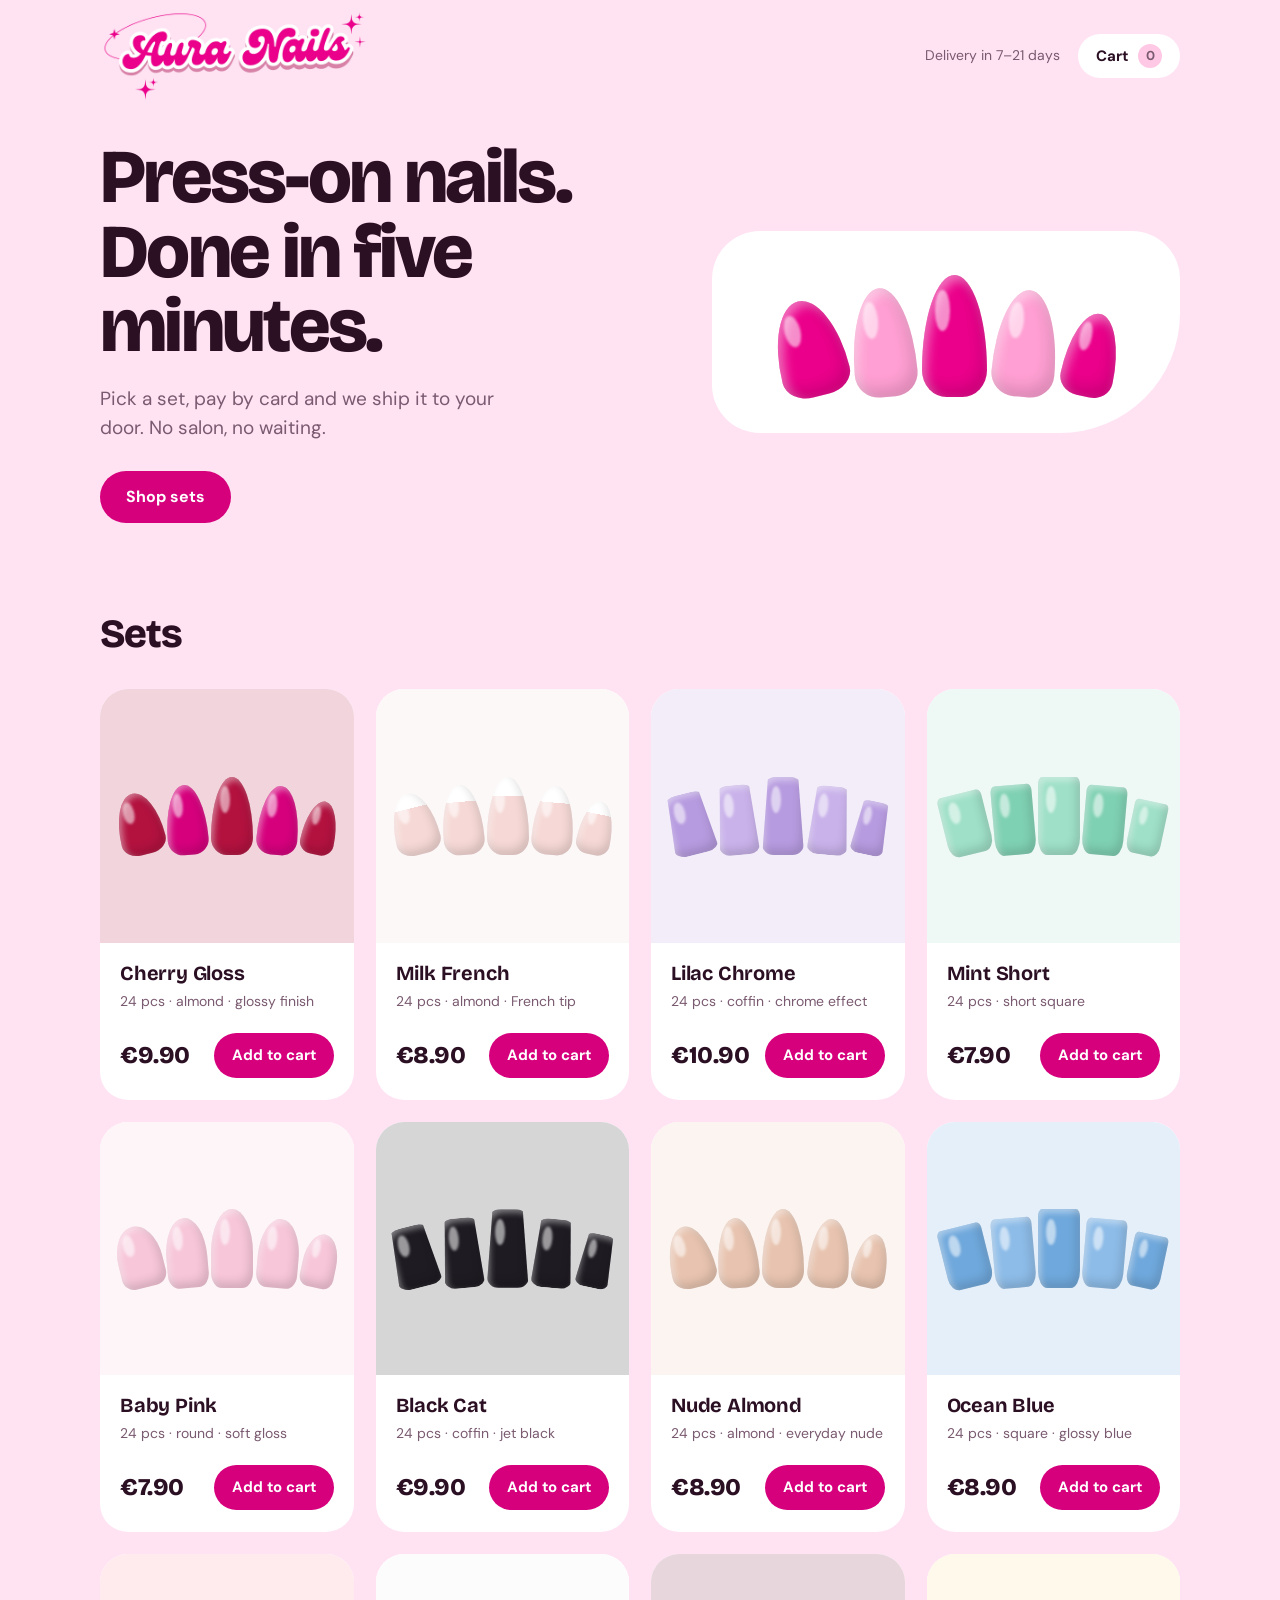
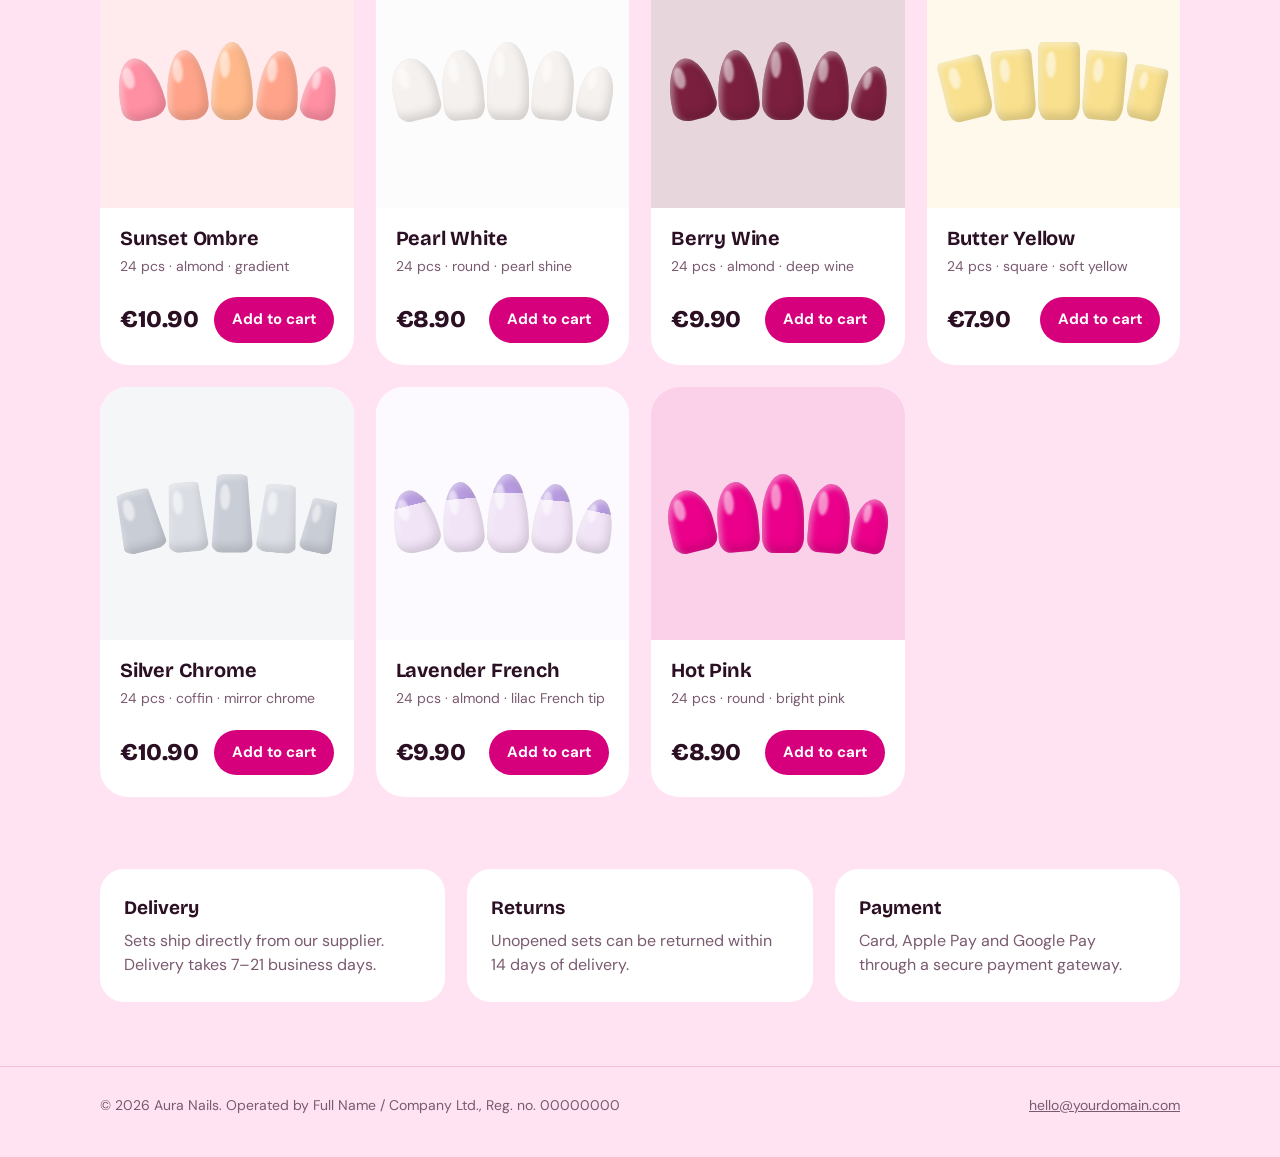
==== index.html @ 913e93a7 "Add files via upload" ====
<!DOCTYPE html>
<html lang="en">
<head>
<meta charset="utf-8">
<meta name="viewport" content="width=device-width, initial-scale=1">
<title>Aura Nails – press-on nails</title>
<meta name="description" content="Press-on nails you apply in five minutes. Pick a set, pay by card, we ship it to you.">
<link rel="preconnect" href="https://fonts.googleapis.com">
<link rel="preconnect" href="https://fonts.gstatic.com" crossorigin>
<link href="https://fonts.googleapis.com/css2?family=Bricolage+Grotesque:opsz,wght@12..96,500;12..96,700;12..96,800&family=DM+Sans:wght@400;500;700&display=swap" rel="stylesheet">
<link rel="stylesheet" href="style.css">
</head>
<body>

<div class="banner" id="banner" hidden>Thank you! Your order is confirmed. A receipt is on its way to your inbox.</div>

<header>
  <div class="wrap">
    <a class="logo" href="index.html"><img src="logo.png" alt="Aura Nails" width="1200" height="428"></a>
    <div class="head-right">
      <div class="ship-note" id="shipNote"></div>
      <button class="cart-btn" id="openCart" aria-haspopup="dialog">Cart <span class="count" id="cartCount" data-zero="true">0</span></button>
    </div>
  </div>
</header>

<main>
  <section class="hero">
    <div class="wrap">
      <div>
        <h1 class="big">Press-on nails. Done in five minutes.</h1>
        <p id="heroSub"></p>
        <a class="btn" href="#sets">Shop sets</a>
      </div>
      <div class="plate" aria-hidden="true">
        <div class="nails shape-almond" id="heroNails"></div>
      </div>
    </div>
  </section>

  <section class="shop" id="sets">
    <div class="wrap">
      <h2>Sets</h2>
      <div class="grid" id="grid"></div>
    </div>
  </section>

  <section class="info">
    <div class="wrap">
      <div class="cols" id="infoCols"></div>
    </div>
  </section>
</main>

<footer>
  <div class="wrap">
    <span id="legal"></span>
    <a id="mail" href="#"></a>
  </div>
</footer>

<script src="products.js"></script>
<script src="app.js"></script>
<script>
(function(){
  const { $, esc, safeUrl, eur, imgsOf, productUrl, nailsHTML, tintOf, thumbHTML, bindFallbacks, addToCart, openCart, isAdmin } = Aura;

  $("#heroSub").textContent = SHOP.heroSub;
  $("#heroNails").innerHTML = nailsHTML(["#EB008B","#FF9FD3","#EB008B","#FF9FD3","#EB008B"]);
  $("#infoCols").innerHTML = SHOP.info.map(i => `<div class="box"><h3>${esc(i.t)}</h3><p>${esc(i.d)}</p></div>`).join("");

  const grid = $("#grid");
  if (!PRODUCTS.length) {
    grid.innerHTML = `<div class="empty">No sets yet. Check back soon.</div>`;
    return;
  }
  grid.innerHTML = PRODUCTS.map(p => {
    const url = productUrl(p);
    const shein = safeUrl(p.shein);
    const n = imgsOf(p).length;
    const more = n > 1 ? `<span class="more">${n} photos</span>` : "";
    const adminLink = (isAdmin && shein) ? `<a class="admin" href="${esc(shein)}" target="_blank" rel="noopener">Order from supplier</a>` : "";
    return `<article class="card">
      <a class="vis" href="${esc(url)}" target="_blank" rel="noopener" style="--tint:${tintOf(p)}" aria-label="View ${esc(p.name)}">${thumbHTML(p)}${more}</a>
      <div class="body">
        <h3><a href="${esc(url)}" target="_blank" rel="noopener">${esc(p.name)}</a></h3>
        <div class="meta">${esc(p.desc)}</div>
        <div class="row"><span class="price">${eur(Number(p.price) || 0)}</span>
          <button class="btn" data-add="${esc(p.id)}" aria-label="Add ${esc(p.name)} to cart">Add to cart</button></div>
        ${adminLink}
      </div>
    </article>`;
  }).join("");
  bindFallbacks(grid);

  grid.addEventListener("click", e => {
    const b = e.target.closest("[data-add]");
    if (b) { addToCart(b.dataset.add); openCart(); }
  });
})();
</script>
</body>
</html>
---- style.css ----
:root{
  --bg:#FFE3F3; --surface:#FFFFFF; --ink:#2B0F23; --muted:#7A5A70;
  --accent:#D6007D; --accent-ink:#FFFFFF; --soft:#FFC8E4; --line:#F5BEDD;
  --display:"Bricolage Grotesque","Helvetica Neue",Arial,sans-serif;
  --body:"DM Sans","Helvetica Neue",Arial,sans-serif;
}
*{box-sizing:border-box;margin:0}
html{scroll-behavior:smooth}
body{background:var(--bg);color:var(--ink);font-family:var(--body);font-size:17px;line-height:1.55;-webkit-font-smoothing:antialiased}
body.locked{overflow:hidden}
a{color:inherit}
button{font:inherit;color:inherit}
:focus-visible{outline:3px solid var(--accent);outline-offset:3px;border-radius:6px}
.wrap{max-width:1120px;margin:0 auto;padding:0 20px}

/* banner */
.banner{background:var(--ink);color:#fff;text-align:center;padding:12px 20px;font-size:15px}

/* header */
header{padding:8px 0}
header .wrap{display:flex;justify-content:space-between;align-items:center;gap:16px}
.logo{display:block;line-height:0}
.logo img{display:block;width:clamp(170px,24vw,270px);height:auto}
.head-right{display:flex;align-items:center;gap:18px}
.ship-note{font-size:14px;color:var(--muted)}
.cart-btn{display:inline-flex;align-items:center;gap:10px;background:var(--surface);border:0;border-radius:999px;padding:10px 18px;font-weight:700;font-size:15px;cursor:pointer}
.cart-btn .count{background:var(--accent);color:#fff;border-radius:999px;min-width:24px;height:24px;display:inline-grid;place-items:center;font-size:13px;padding:0 6px}
.cart-btn .count[data-zero="true"]{background:var(--soft);color:var(--muted)}

/* buttons */
.btn{display:inline-block;background:var(--accent);color:var(--accent-ink);font-family:var(--body);font-weight:700;font-size:16px;text-decoration:none;padding:14px 26px;border-radius:999px;border:0;cursor:pointer;transition:transform .15s ease,background .15s;text-align:center}
.btn:hover{transform:translateY(-2px);background:#B80069}
.btn:disabled{background:var(--soft);color:var(--muted);cursor:wait;transform:none}

/* hero */
.hero{padding:28px 0 56px}
.hero .wrap{display:grid;grid-template-columns:1.1fr .9fr;gap:40px;align-items:center}
h1.big{font-family:var(--display);font-weight:800;font-size:clamp(40px,6.4vw,76px);line-height:.98;letter-spacing:-.035em}
.hero p{margin:20px 0 28px;max-width:34ch;color:var(--muted);font-size:19px}
.plate{background:var(--surface);border-radius:48px 48px 120px 48px;padding:44px 20px 36px;display:flex;justify-content:center}

/* nails drawing (sizes in em so any container can scale them) */
.nails{display:flex;align-items:flex-end;gap:.35em;font-size:16px}
.nail{position:relative;width:var(--w);height:var(--h);background:var(--base);box-shadow:inset -.25em -.4em .7em rgba(0,0,0,.14),inset .2em .25em .5em rgba(255,255,255,.45);transform:rotate(var(--r,0deg));flex:none}
.nail::after{content:"";position:absolute;top:12%;left:20%;width:24%;height:34%;border-radius:50%;background:rgba(255,255,255,.55);filter:blur(1px)}
.nail.tip{background:linear-gradient(to bottom,var(--tip) 0 24%,var(--base) 24% 100%)}
.shape-almond .nail{border-radius:50% 50% 38% 38% / 78% 78% 22% 22%}
.shape-coffin .nail{border-radius:34% 34% 28% 28% / 18% 18% 14% 14%;clip-path:polygon(14% 0,86% 0,100% 100%,0 100%)}
.shape-square .nail{border-radius:10% 10% 22% 22%}
.shape-round .nail{border-radius:50% 50% 26% 26% / 56% 56% 20% 20%}
.nails .n1{--w:3.3em;--h:4.6em;--r:-14deg}
.nails .n2{--w:3em;--h:5.2em;--r:-5deg}
.nails .n3{--w:3.1em;--h:5.8em}
.nails .n4{--w:3em;--h:5.1em;--r:5deg}
.nails .n5{--w:2.5em;--h:4em;--r:12deg}
.hero .nails{font-size:clamp(10px,2.6vw,21px)}

/* product grid */
.shop{padding:24px 0 72px}
.shop h2,.info h2{font-family:var(--display);font-weight:800;font-size:clamp(28px,4vw,40px);letter-spacing:-.025em;margin-bottom:24px}
.grid{display:grid;grid-template-columns:repeat(auto-fill,minmax(235px,1fr));gap:22px}
.card{background:var(--surface);border-radius:28px;overflow:hidden;display:flex;flex-direction:column}
.card .vis{position:relative;aspect-ratio:1/1;display:grid;place-items:center;background:var(--tint,var(--soft));text-decoration:none}
.card .vis img{width:100%;height:100%;object-fit:cover;display:block}
.card .vis .nails{font-size:clamp(9px,2.1vw,13.5px)}
.card .more{position:absolute;right:12px;bottom:12px;background:rgba(43,15,35,.75);color:#fff;font-size:13px;font-weight:700;padding:3px 10px;border-radius:999px}
.card .body{padding:18px 20px 22px;display:flex;flex-direction:column;gap:6px;flex:1}
.card h3{font-family:var(--display);font-weight:700;font-size:20px;letter-spacing:-.01em;line-height:1.2}
.card h3 a{text-decoration:none}
.card h3 a:hover{text-decoration:underline}
.card .meta{font-size:14px;color:var(--muted)}
.card .row{margin-top:auto;padding-top:14px;display:flex;align-items:center;justify-content:space-between;gap:10px}
.price{font-family:var(--display);font-weight:800;font-size:24px;letter-spacing:-.02em}
.card .btn{padding:11px 18px;font-size:15px}
.admin{font-size:13px;color:var(--accent);margin-top:8px}
.empty{padding:40px;background:var(--surface);border-radius:28px;color:var(--muted)}

/* info + footer */
.info{padding:0 0 64px}
.info .cols{display:grid;grid-template-columns:repeat(auto-fit,minmax(240px,1fr));gap:22px}
.info .box{background:var(--surface);border-radius:24px;padding:24px}
.info h3{font-family:var(--display);font-size:19px;margin-bottom:6px}
.info p{color:var(--muted);font-size:16px}
footer{border-top:1px solid var(--line);padding:28px 0 40px;font-size:14px;color:var(--muted)}
footer .wrap{display:flex;flex-wrap:wrap;justify-content:space-between;gap:12px}

/* product page */
.pdp{padding:12px 20px 72px}
.back{display:inline-block;margin-bottom:18px;font-weight:700;font-size:15px;text-decoration:none;color:var(--muted)}
.back:hover{color:var(--ink)}
.pdp-grid{display:grid;grid-template-columns:minmax(0,1.1fr) minmax(0,.9fr);gap:44px;align-items:start}
.stage{position:relative;border-radius:32px;overflow:hidden;background:var(--tint,var(--soft))}
.track{display:flex;overflow-x:auto;scroll-snap-type:x mandatory;scrollbar-width:none;-webkit-overflow-scrolling:touch;outline-offset:-3px}
.track::-webkit-scrollbar{display:none}
.slide{flex:0 0 100%;aspect-ratio:1/1;scroll-snap-align:start;scroll-snap-stop:always;display:grid;place-items:center}
.slide img{width:100%;height:100%;object-fit:cover;display:block;-webkit-user-drag:none;user-select:none}
.slide .nails{font-size:clamp(12px,3.6vw,26px)}
.nav{position:absolute;top:50%;transform:translateY(-50%);width:46px;height:46px;border-radius:50%;border:0;background:rgba(255,255,255,.92);font-size:26px;line-height:1;cursor:pointer;display:grid;place-items:center;padding-bottom:3px}
.nav:disabled{opacity:.35;cursor:default}
.nav.prev{left:14px}.nav.next{right:14px}
.counter{position:absolute;right:14px;bottom:14px;background:rgba(43,15,35,.75);color:#fff;font-size:13px;font-weight:700;padding:3px 12px;border-radius:999px}
.thumbs{display:flex;gap:10px;margin-top:12px;overflow-x:auto;padding:4px 2px 6px;scrollbar-width:thin}
.thumbs button{flex:0 0 auto;width:72px;height:72px;border-radius:16px;border:3px solid transparent;padding:0;overflow:hidden;cursor:pointer;background:var(--tint,var(--soft));display:grid;place-items:center}
.thumbs button[aria-current="true"]{border-color:var(--accent)}
.thumbs img{width:100%;height:100%;object-fit:cover;display:block}
.thumbs .nails{font-size:3px}
.pinfo h1{font-family:var(--display);font-weight:800;font-size:clamp(32px,4.6vw,52px);line-height:1.02;letter-spacing:-.03em}
.pinfo .price{display:block;margin:14px 0 6px;font-size:34px}
.pinfo .desc{color:var(--muted);font-size:18px}
.pinfo .details{margin-top:14px}
.pinfo .btn{margin-top:22px;width:100%;max-width:360px}
.perks{margin-top:28px;display:grid;gap:12px}
.perks div{background:var(--surface);border-radius:20px;padding:16px 18px}
.perks strong{font-family:var(--display);display:block;font-size:16px}
.perks span{color:var(--muted);font-size:15px}
.notfound{padding:40px;background:var(--surface);border-radius:28px}

/* cart drawer */
.scrim{position:fixed;inset:0;background:rgba(43,15,35,.45);opacity:0;visibility:hidden;transition:opacity .2s,visibility .2s;z-index:40}
.scrim.open{opacity:1;visibility:visible}
.drawer{position:fixed;top:0;right:0;bottom:0;width:min(420px,100%);background:var(--surface);z-index:50;display:flex;flex-direction:column;transform:translateX(100%);visibility:hidden;transition:transform .25s ease,visibility .25s}
.drawer.open{transform:none;visibility:visible}
.d-head{display:flex;justify-content:space-between;align-items:center;padding:20px 22px;border-bottom:1px solid var(--line)}
.d-head h2{font-family:var(--display);font-weight:800;font-size:24px;letter-spacing:-.02em}
.icon-btn{background:var(--bg);border:0;border-radius:50%;width:40px;height:40px;cursor:pointer;font-size:18px;line-height:1}
.d-items{flex:1;overflow-y:auto;padding:8px 22px}
.d-empty{padding:48px 0;text-align:center;color:var(--muted)}
.line{display:grid;grid-template-columns:64px 1fr auto;gap:14px;padding:16px 0;border-bottom:1px solid var(--line);align-items:center}
.line .thumb{width:64px;height:64px;border-radius:14px;overflow:hidden;display:grid;place-items:center;background:var(--tint,var(--soft))}
.line .thumb img{width:100%;height:100%;object-fit:cover}
.line .thumb .nails{font-size:3.4px}
.line .name{font-family:var(--display);font-weight:700;font-size:16px;line-height:1.25}
.line .unit{font-size:14px;color:var(--muted)}
.qty{display:inline-flex;align-items:center;gap:4px;margin-top:6px;background:var(--bg);border-radius:999px}
.qty button{width:32px;height:32px;border:0;background:none;border-radius:50%;cursor:pointer;font-size:18px;line-height:1}
.qty span{min-width:22px;text-align:center;font-weight:700;font-size:15px}
.line .total{font-weight:700;font-size:16px;text-align:right}
.d-foot{padding:18px 22px 24px;border-top:1px solid var(--line)}
.sub{display:flex;justify-content:space-between;font-weight:700;font-size:18px}
.sub .price{font-size:22px}
.d-note{font-size:14px;color:var(--muted);margin:6px 0 16px}
.d-err{font-size:14px;color:#B3123F;margin-bottom:12px}
.d-foot .btn{width:100%}

@media(max-width:820px){
  .hero .wrap{grid-template-columns:1fr}
  .plate{border-radius:36px 36px 80px 36px}
  .ship-note{display:none}
  .pdp-grid{grid-template-columns:1fr;gap:24px}
  .stage{border-radius:24px}
  .nav{width:40px;height:40px}
}
@media(max-width:560px){
  .grid{grid-template-columns:repeat(2,1fr);gap:14px}
  .card{border-radius:22px}
  .card .body{padding:14px 14px 16px}
  .card h3{font-size:17px}
  .card .row{flex-direction:column;align-items:stretch;gap:10px;padding-top:10px}
  .price{font-size:20px}
  .card .btn{width:100%}
  .pinfo .price{font-size:30px}
  .pinfo .btn{max-width:none}
}
@media(prefers-reduced-motion:reduce){*{transition:none!important;scroll-behavior:auto!important}}
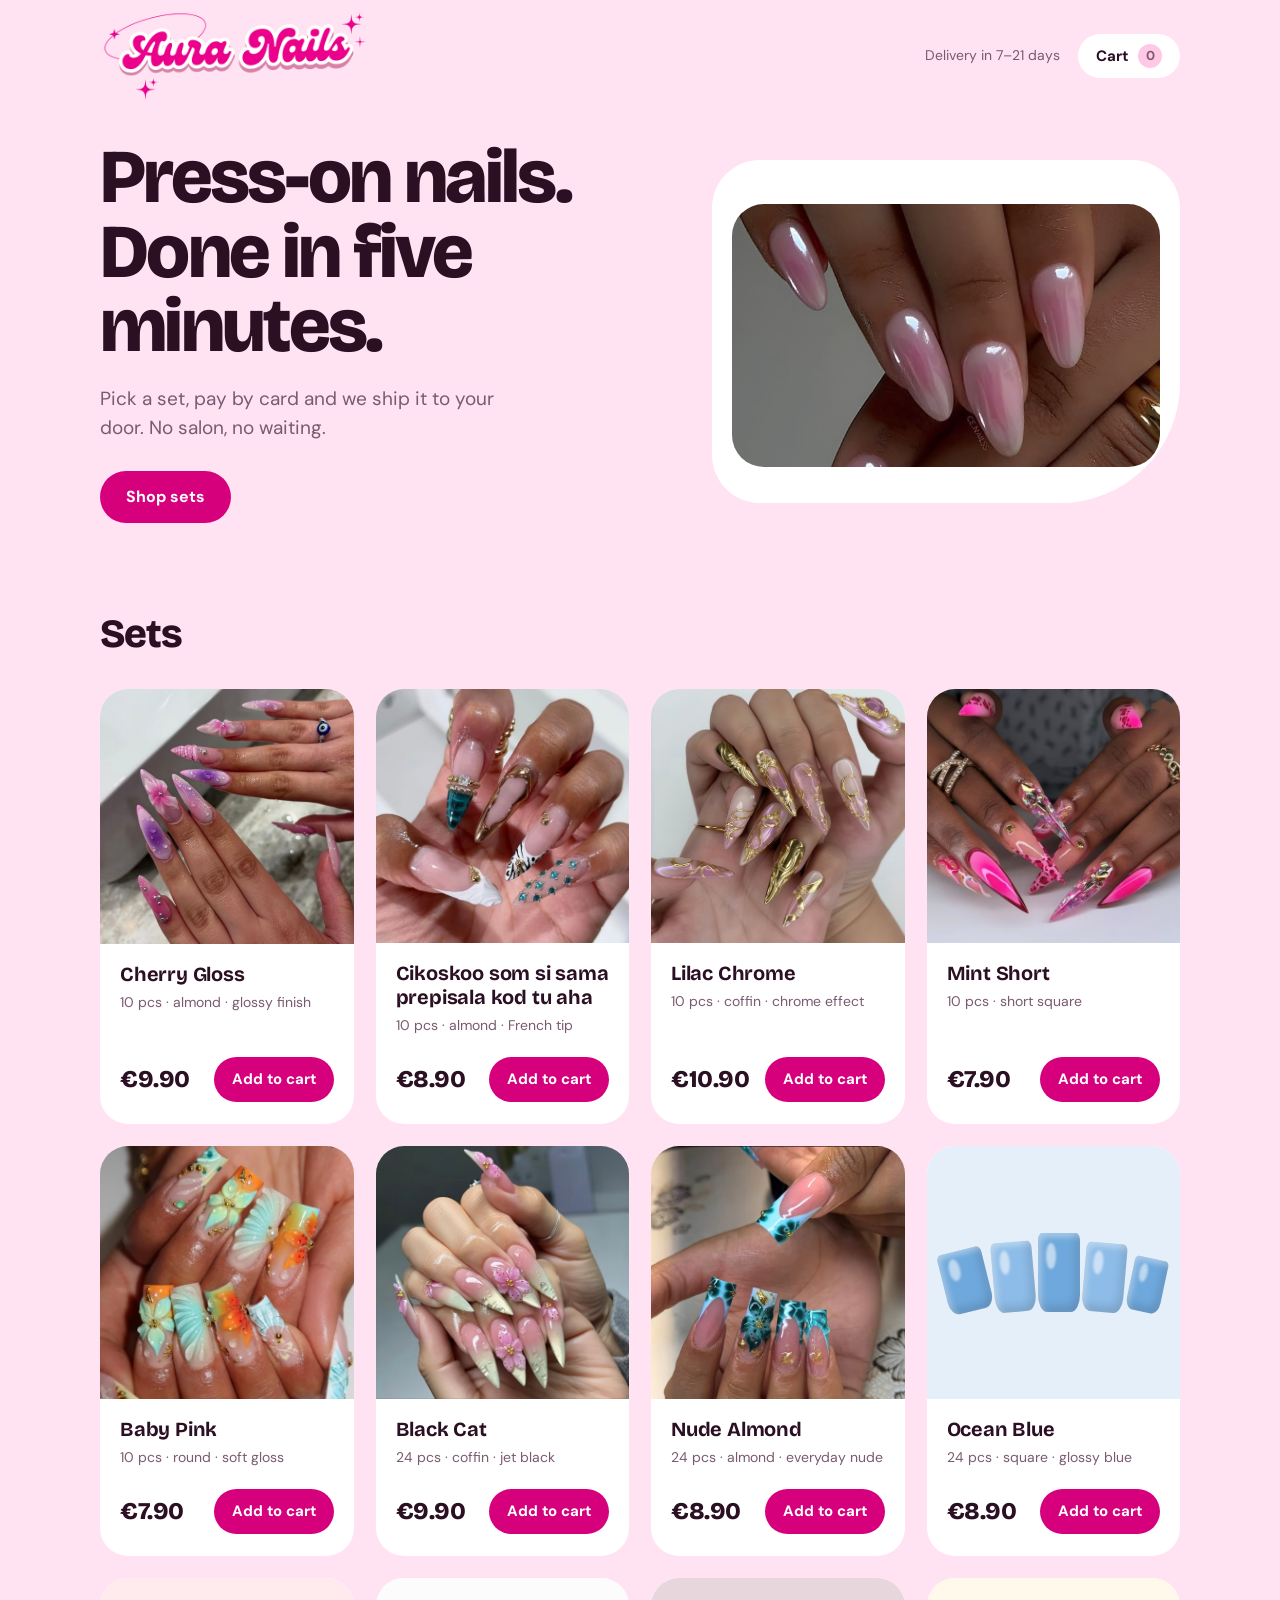
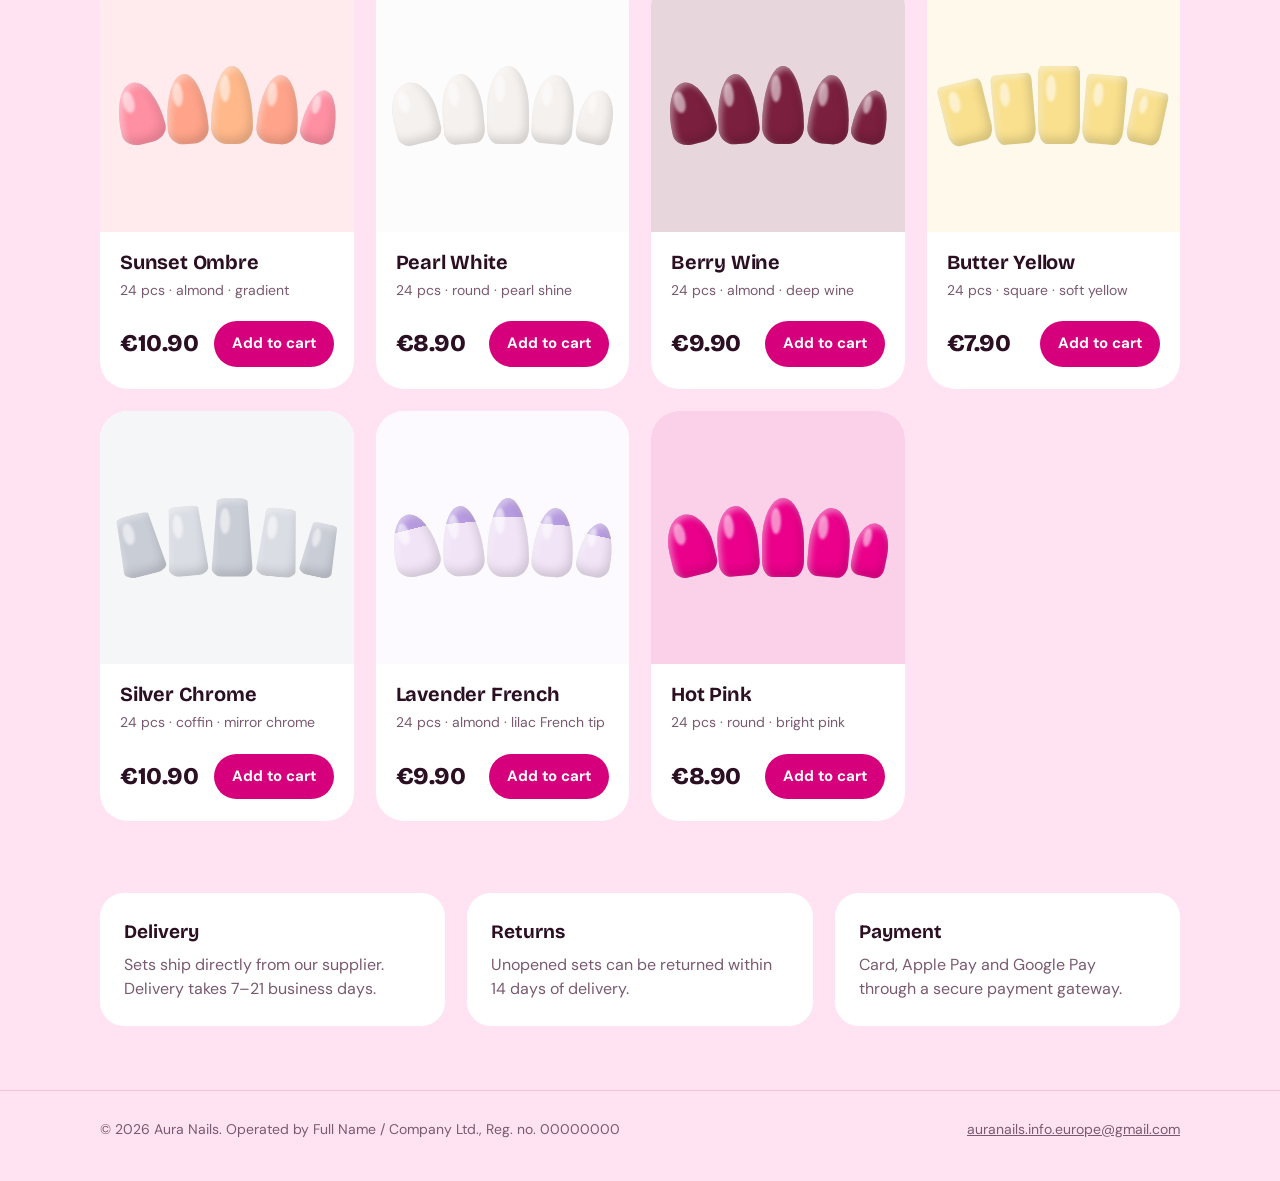
==== commit c81a99e0: "Update heroNails section with image instead of HTML" ====
--- a/index.html
+++ b/index.html
@@ -66,7 +66,7 @@
   const { $, esc, safeUrl, eur, imgsOf, productUrl, nailsHTML, tintOf, thumbHTML, bindFallbacks, addToCart, openCart, isAdmin } = Aura;
 
   $("#heroSub").textContent = SHOP.heroSub;
-  $("#heroNails").innerHTML = nailsHTML(["#EB008B","#FF9FD3","#EB008B","#FF9FD3","#EB008B"]);
+  $("#heroNails").innerHTML = '<img src="thumbnail.jpg" alt="Aura Nails press-on nails" style="width:100%;max-height:420px;object-fit:cover;border-radius:32px;display:block">'; 
   $("#infoCols").innerHTML = SHOP.info.map(i => `<div class="box"><h3>${esc(i.t)}</h3><p>${esc(i.d)}</p></div>`).join("");
 
   const grid = $("#grid");
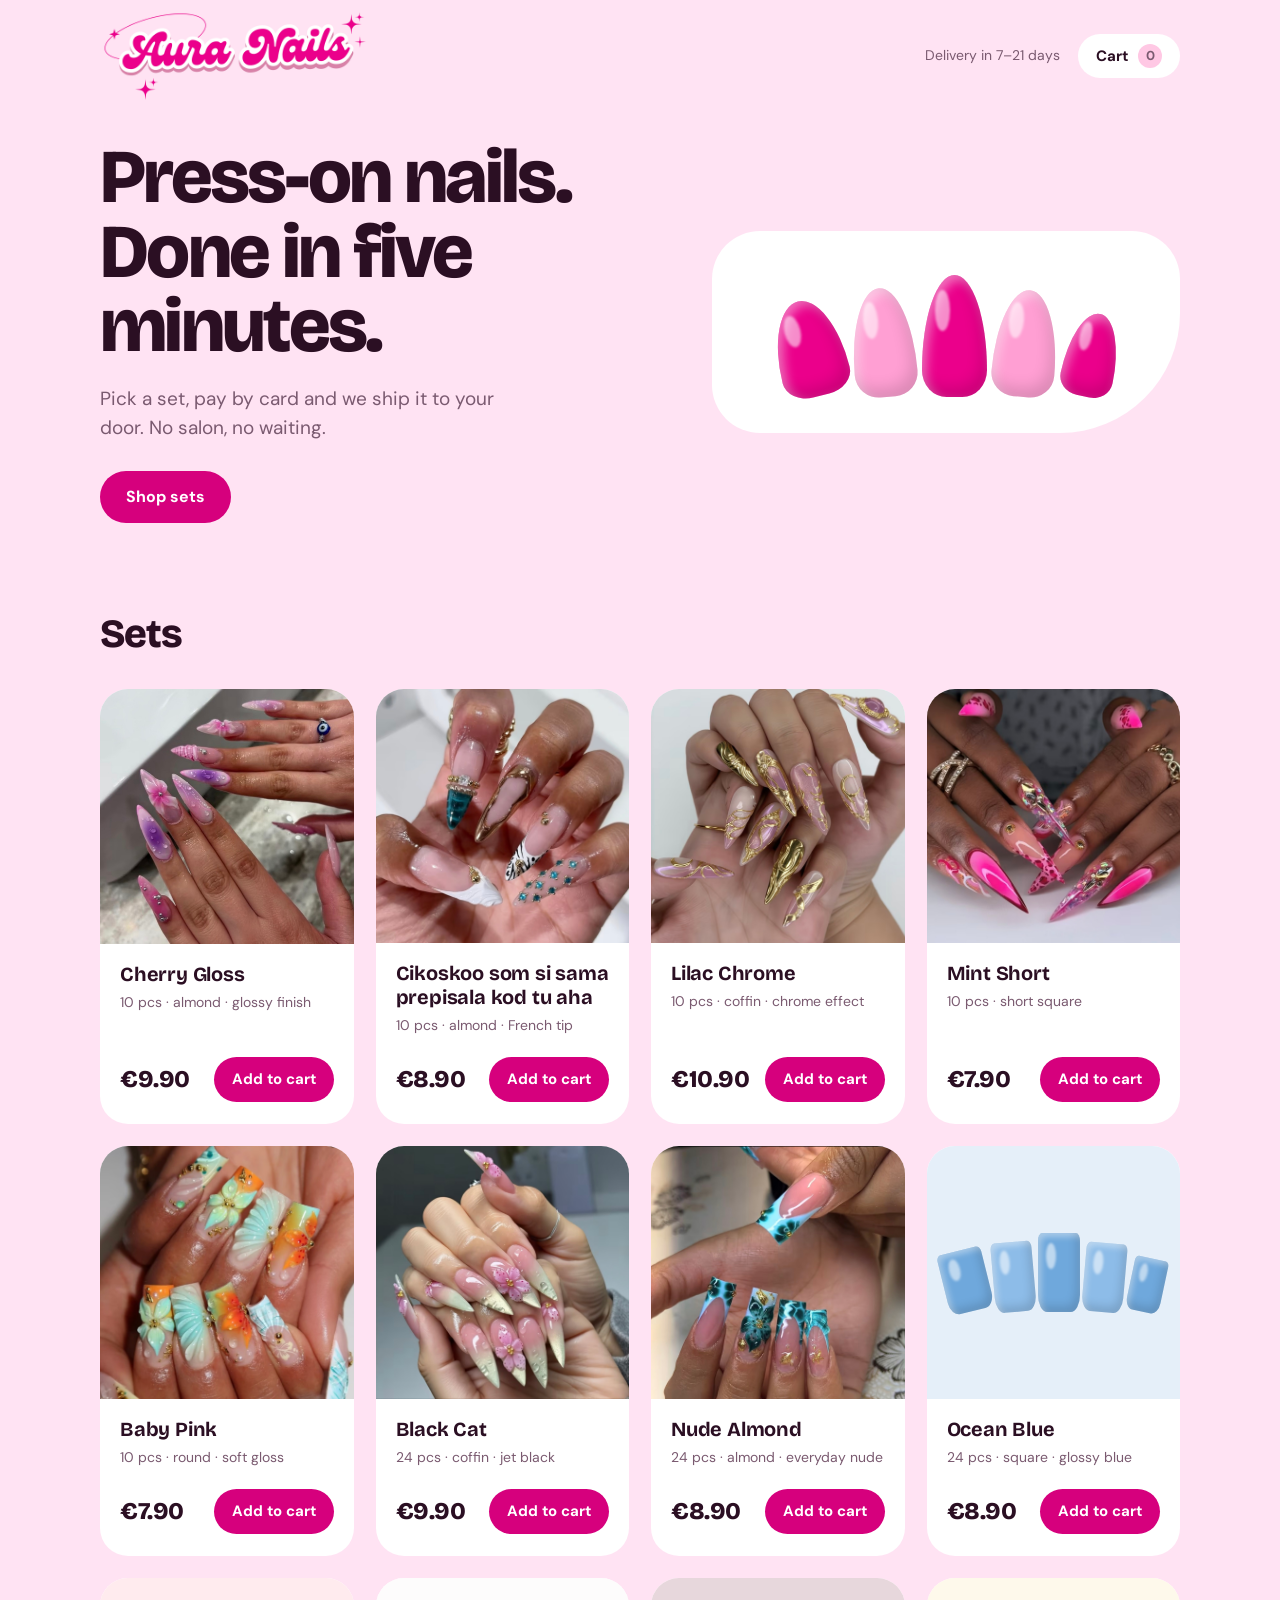
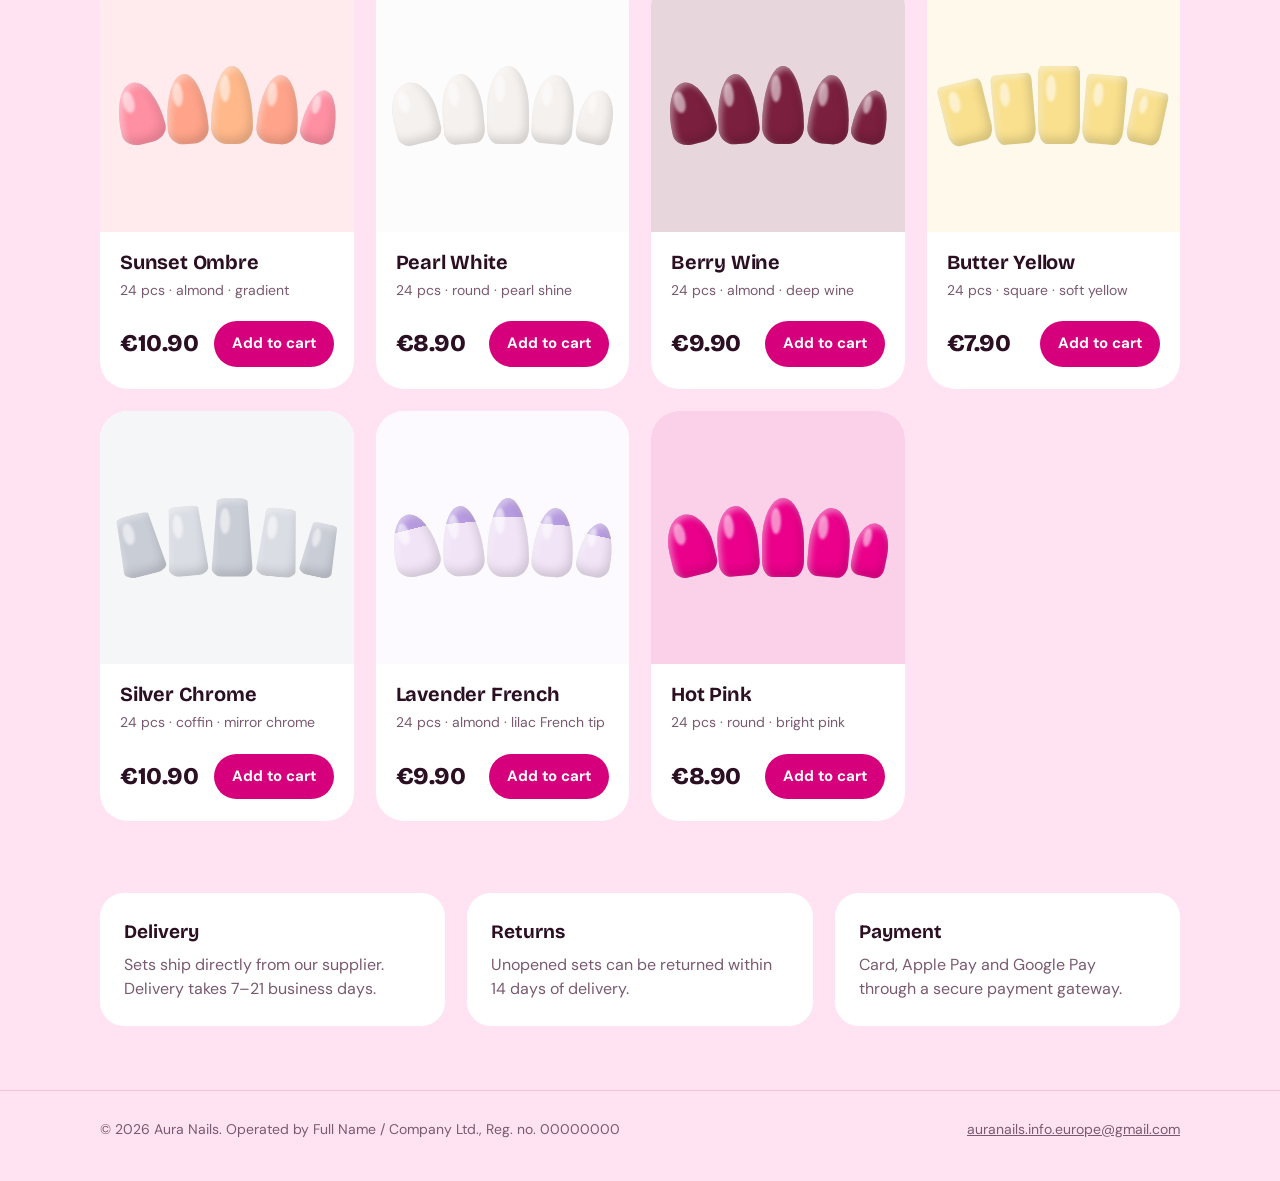
==== commit 9ef3f9e5: "Update heroNails innerHTML to use nailsHTML function" ====
--- a/index.html
+++ b/index.html
@@ -66,7 +66,7 @@
   const { $, esc, safeUrl, eur, imgsOf, productUrl, nailsHTML, tintOf, thumbHTML, bindFallbacks, addToCart, openCart, isAdmin } = Aura;
 
   $("#heroSub").textContent = SHOP.heroSub;
-  $("#heroNails").innerHTML = '<img src="thumbnail.jpg" alt="Aura Nails press-on nails" style="width:100%;max-height:420px;object-fit:cover;border-radius:32px;display:block">'; 
+  $("#heroNails").innerHTML = nailsHTML(["#EB008B","#FF9FD3","#EB008B","#FF9FD3","#EB008B"]); 
   $("#infoCols").innerHTML = SHOP.info.map(i => `<div class="box"><h3>${esc(i.t)}</h3><p>${esc(i.d)}</p></div>`).join("");
 
   const grid = $("#grid");
